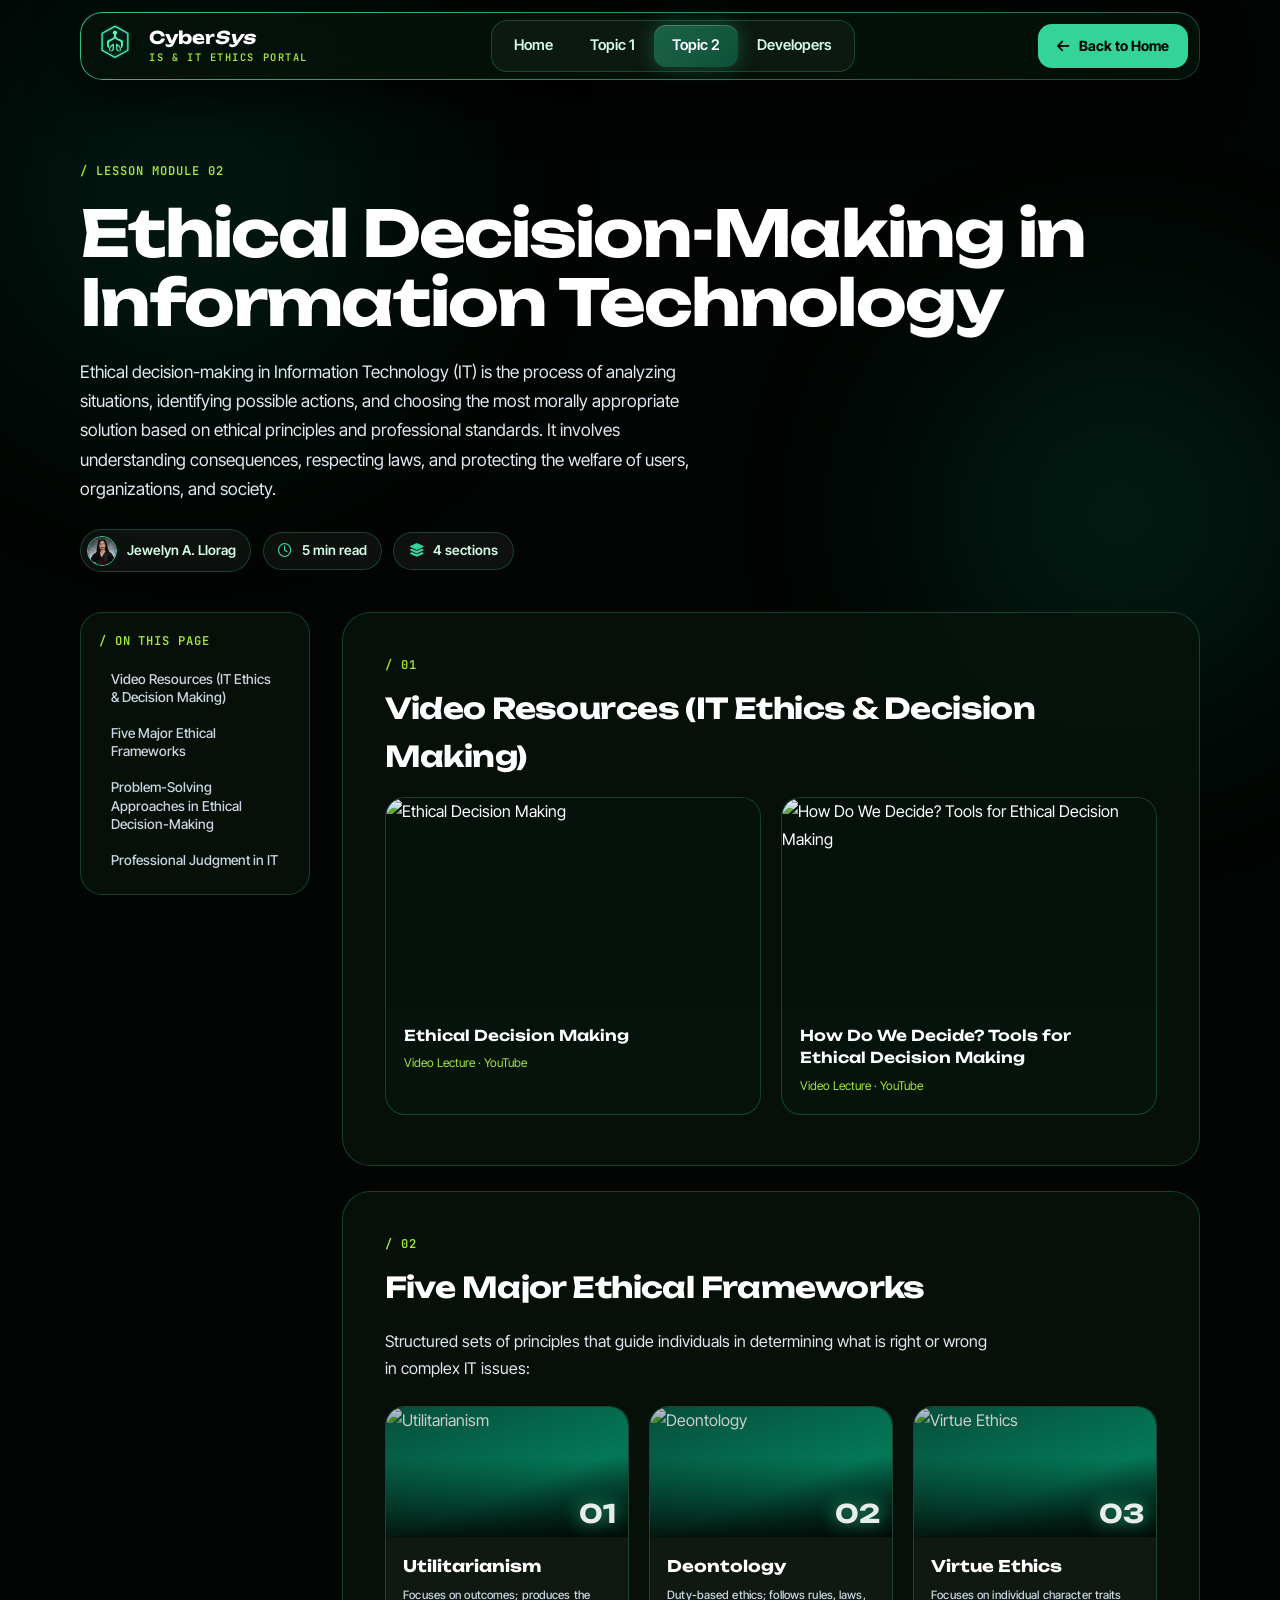
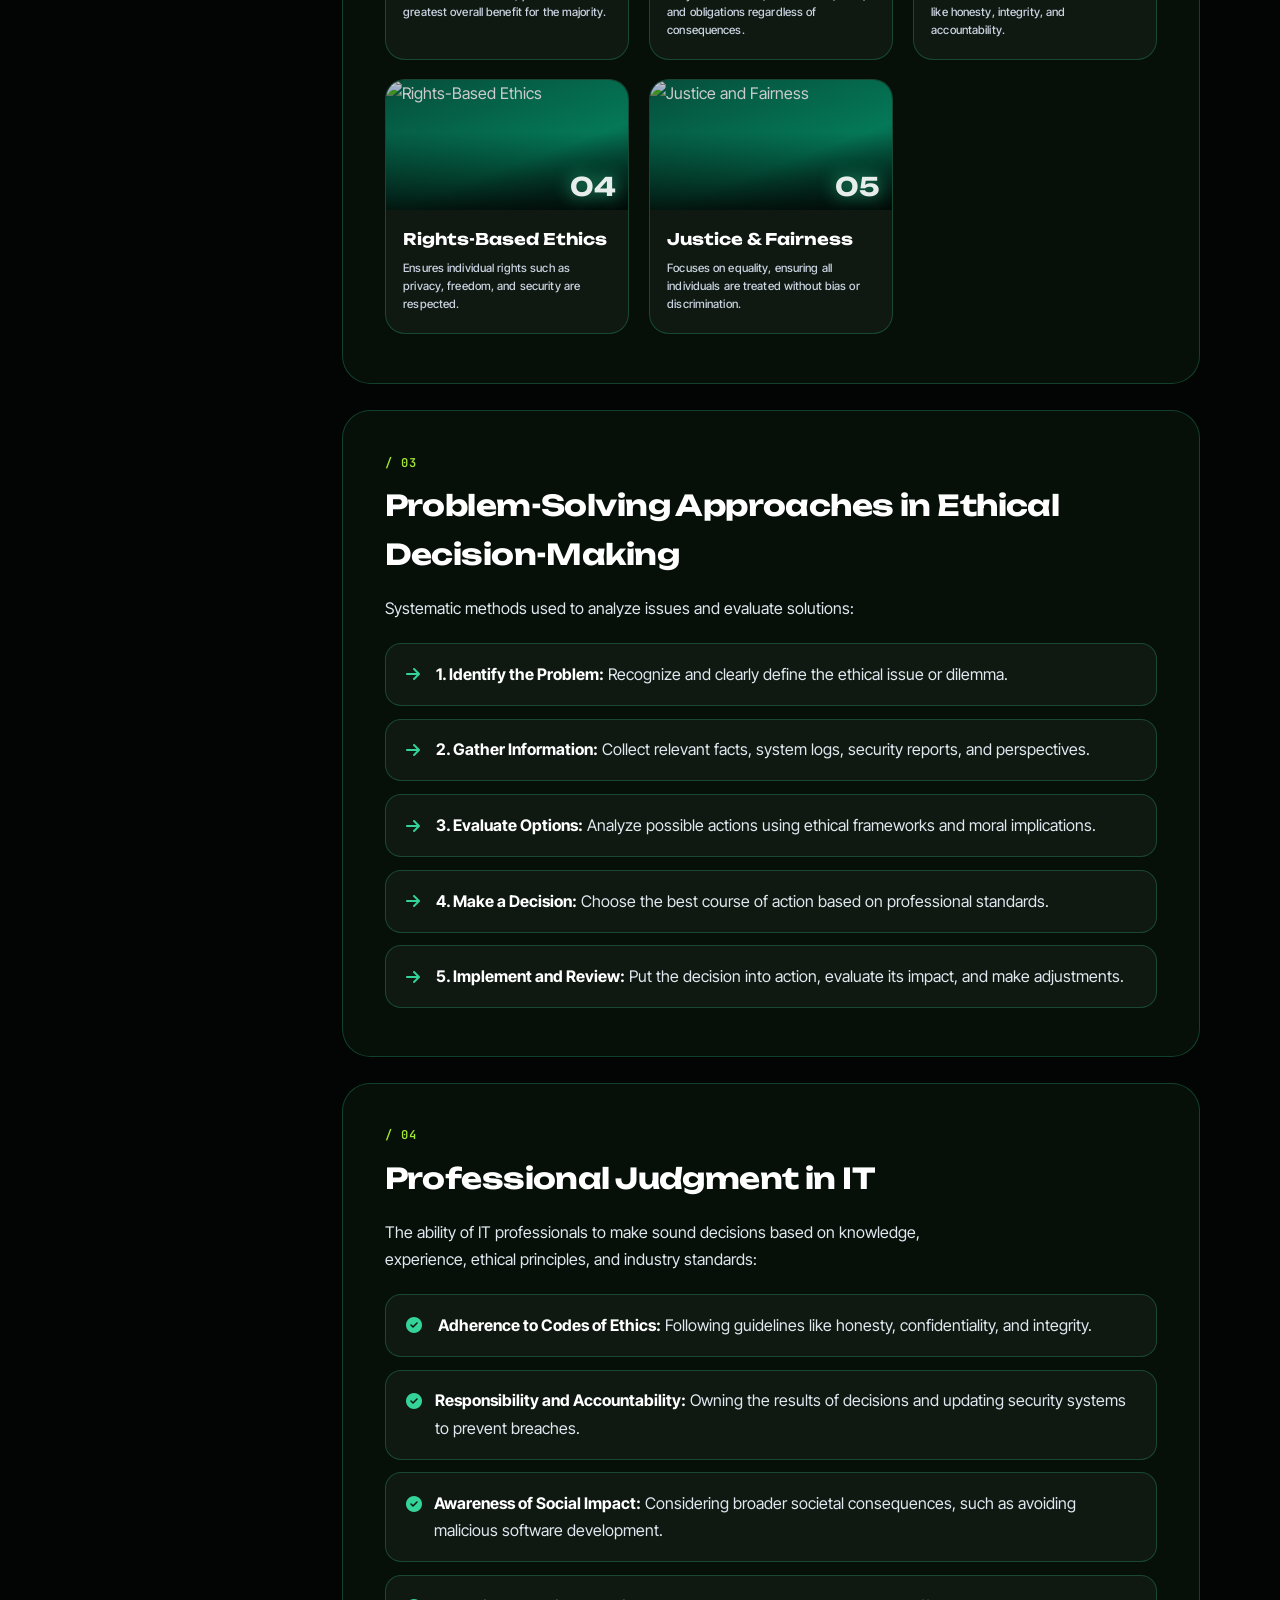
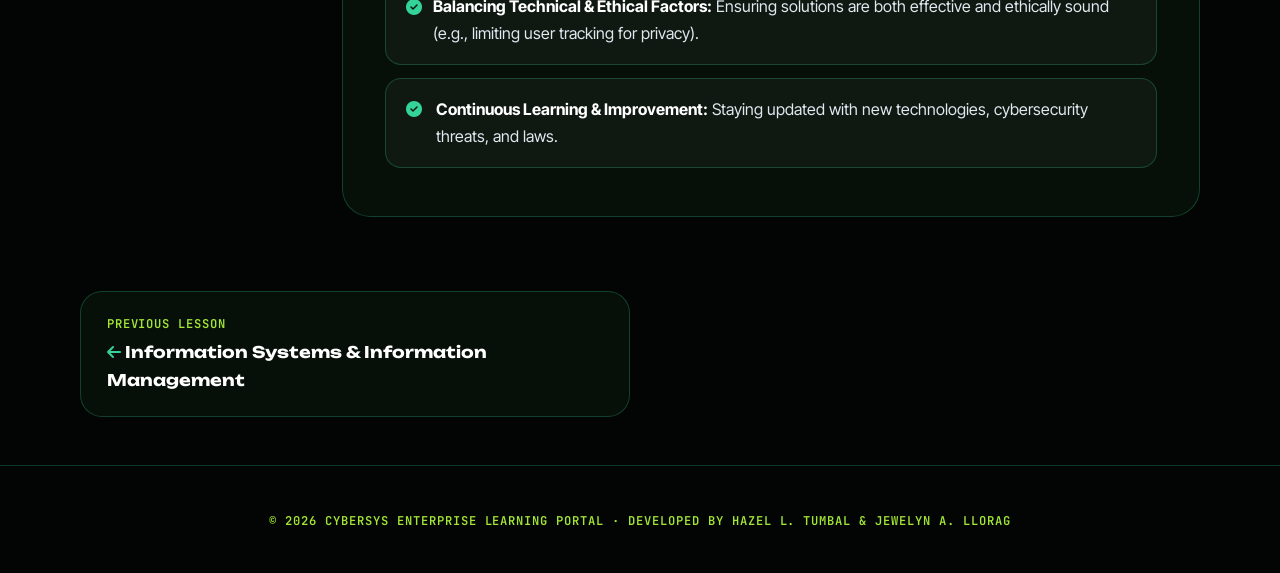
==== topic2.html @ 57023012 "Initial commit for Info It Ethics" ====
<!DOCTYPE html>
<html lang="en">
<head>
<meta charset="UTF-8">
<meta name="viewport" content="width=device-width, initial-scale=1, viewport-fit=cover">
<meta name="theme-color" content="#020503">
<meta name="referrer" content="strict-origin-when-cross-origin">
<link rel="preconnect" href="https://fonts.googleapis.com">
<link rel="preconnect" href="https://fonts.gstatic.com" crossorigin>
<link rel="icon" type="image/svg+xml" href="images/logo.png">
<title>Topic 2: Ethical Decision-Making in Information Technology - CyberSys Portal</title>
<link rel="stylesheet" href="https://cdnjs.cloudflare.com/ajax/libs/font-awesome/6.4.0/css/all.min.css">
<link href="https://fonts.googleapis.com/css2?family=Unbounded:wght@400;600;700&family=Inter+Tight:wght@400;500;600;700&family=JetBrains+Mono:wght@400;500&display=swap" rel="stylesheet">
<link rel="stylesheet" href="assets/lesson.css">
</head>
<body>
<canvas id="fx" aria-hidden="true"></canvas>
<div class="cursor-glow" id="cg" aria-hidden="true"></div><div class="blob b1"></div><div class="blob b2"></div>
<header class="nav" id="nav"><div class="bar">
  <a href="index.html" class="brand" aria-label="CyberSys home"><span class="mark"><img src="images/logo.png" alt="" width="42" height="42"></span><span class="bt"><b>Cyber<em>Sys</em></b><small>IS &amp; IT Ethics Portal</small></span></a>
  <button class="burger" id="burger" aria-label="Open menu" aria-expanded="false" aria-controls="links"><i class="fa-solid fa-bars"></i></button>
  <ul class="links" id="links">
    <li><a href="index.html">Home</a></li><li><a href="topic1.html">Topic 1</a></li><li><a href="topic2.html" class="active">Topic 2</a></li><li><a href="index.html#developers">Developers</a></li>
  </ul>
  <a href="index.html" class="cta"><i class="fa-solid fa-arrow-left"></i> Back to Home</a>
  <span class="prog" aria-hidden="true"><i id="prog"></i></span>
</div></header>
<section class="lhero"><div class="wrap">
  <span class="mono">/ Lesson Module 02</span>
  <h1 id="title">Ethical Decision-Making in Information Technology</h1>
  <p class="lead fu">Ethical decision-making in Information Technology (IT) is the process of analyzing situations, identifying possible actions, and choosing the most morally appropriate solution based on ethical principles and professional standards. It involves understanding consequences, respecting laws, and protecting the welfare of users, organizations, and society.</p>
  <div class="chips fu"><span class="chip"><img src="images/Llorag, Jewelyn A. copy-1@1353484755.jpg" alt="Jewelyn A. Llorag" decoding="async">Jewelyn A. Llorag</span><span class="chip t"><i class="fa-regular fa-clock"></i> 5 min read</span><span class="chip t"><i class="fa-solid fa-layer-group"></i> 4 sections</span></div>
</div></section>
<main class="wrap layout">
  <nav class="toc" aria-label="On this page"><span class="mono">/ On this page</span><a href="#video-resources-it-ethics-amp-decision-making">Video Resources (IT Ethics &amp; Decision Making)</a><a href="#five-major-ethical-frameworks">Five Major Ethical Frameworks</a><a href="#problem-solving-approaches-in-ethical-decision-making">Problem-Solving Approaches in Ethical Decision-Making</a><a href="#professional-judgment-in-it">Professional Judgment in IT</a></nav>
  <div>
<section class="glass sec" id="video-resources-it-ethics-amp-decision-making"><span class="mono">/ 01</span><h2>Video Resources (IT Ethics &amp; Decision Making)</h2>
   

<div class="video-grid">

  <!-- VIDEO 1 -->
  <a
    class="video-card"
    href="https://www.youtube.com/watch?v=n0uwTBrgqxI"
    target="_blank"
    rel="noopener noreferrer">

    <div class="video-thumbnail">
      <img
        src="https://img.youtube.com/vi/n0uwTBrgqxI/hqdefault.jpg"
        alt="Ethical Decision Making"
        loading="lazy">

      <span class="video-play">
        <i class="fa-solid fa-play"></i>
      </span>
    </div>

    <div class="video-info">
      <h3>Ethical Decision Making</h3>
      <p>Video Lecture · YouTube</p>
    </div>

  </a>

  <!-- VIDEO 2 -->
  <a
    class="video-card"
    href="https://www.youtube.com/watch?v=tma1GDcefeQ"
    target="_blank"
    rel="noopener noreferrer">

    <div class="video-thumbnail">
      <img
        src="https://img.youtube.com/vi/tma1GDcefeQ/hqdefault.jpg"
        alt="How Do We Decide? Tools for Ethical Decision Making"
        loading="lazy">

      <span class="video-play">
        <i class="fa-solid fa-play"></i>
      </span>
    </div>

    <div class="video-info">
      <h3>How Do We Decide? Tools for Ethical Decision Making</h3>
      <p>Video Lecture · YouTube</p>
    </div>

  </a>

</div>


    </section>
<section class="glass sec" id="five-major-ethical-frameworks"><span class="mono">/ 02</span><h2>Five Major Ethical Frameworks</h2>
    <p>Structured sets of principles that guide individuals in determining what is right or wrong in complex IT issues:</p>
    
    <div class="showcase">
      <div class="rotate-card">
        <div class="ci"><img src="https://images.unsplash.com/photo-1519389950473-47ba0277781c?w=500&auto=format&fit=crop&q=60" alt="Utilitarianism" loading="lazy"><span class="num">01</span></div><h4>Utilitarianism</h4>
        <p class="mono">Focuses on outcomes; produces the greatest overall benefit for the majority.</p>
      </div>
      <div class="rotate-card">
        <div class="ci"><img src="https://images.unsplash.com/photo-1450133064473-71024230f91b?w=500&auto=format&fit=crop&q=60" alt="Deontology" loading="lazy"><span class="num">02</span></div><h4>Deontology</h4>
        <p class="mono">Duty-based ethics; follows rules, laws, and obligations regardless of consequences.</p>
      </div>
      <div class="rotate-card">
        <div class="ci"><img src="https://images.unsplash.com/photo-1521791136064-7986c2920216?w=500&auto=format&fit=crop&q=60" alt="Virtue Ethics" loading="lazy"><span class="num">03</span></div><h4>Virtue Ethics</h4>
        <p class="mono">Focuses on individual character traits like honesty, integrity, and accountability.</p>
      </div>
      <div class="rotate-card">
        <div class="ci"><img src="https://images.unsplash.com/photo-1589829545856-d10d557cf95f?w=500&auto=format&fit=crop&q=60" alt="Rights-Based Ethics" loading="lazy"><span class="num">04</span></div><h4>Rights-Based Ethics</h4>
        <p class="mono">Ensures individual rights such as privacy, freedom, and security are respected.</p>
      </div>
      <div class="rotate-card">
        <div class="ci"><img src="https://images.unsplash.com/photo-1507679799987-c73779587ccf?w=500&auto=format&fit=crop&q=60" alt="Justice and Fairness" loading="lazy"><span class="num">05</span></div><h4>Justice &amp; Fairness</h4>
        <p class="mono">Focuses on equality, ensuring all individuals are treated without bias or discrimination.</p>
      </div>
    </div>

    </section>
<section class="glass sec" id="problem-solving-approaches-in-ethical-decision-making"><span class="mono">/ 03</span><h2>Problem-Solving Approaches in Ethical Decision-Making</h2>
    <p>Systematic methods used to analyze issues and evaluate solutions:</p>
    <ul class="points">
      <li><i class="fa-solid fa-arrow-right"></i><span><strong>1. Identify the Problem:</strong> Recognize and clearly define the ethical issue or dilemma.</span></li>
      <li><i class="fa-solid fa-arrow-right"></i><span><strong>2. Gather Information:</strong> Collect relevant facts, system logs, security reports, and perspectives.</span></li>
      <li><i class="fa-solid fa-arrow-right"></i><span><strong>3. Evaluate Options:</strong> Analyze possible actions using ethical frameworks and moral implications.</span></li>
      <li><i class="fa-solid fa-arrow-right"></i><span><strong>4. Make a Decision:</strong> Choose the best course of action based on professional standards.</span></li>
      <li><i class="fa-solid fa-arrow-right"></i><span><strong>5. Implement and Review:</strong> Put the decision into action, evaluate its impact, and make adjustments.</span></li>
    </ul>

    </section>
<section class="glass sec" id="professional-judgment-in-it"><span class="mono">/ 04</span><h2>Professional Judgment in IT</h2>
    <p>The ability of IT professionals to make sound decisions based on knowledge, experience, ethical principles, and industry standards:</p>
    <ul class="points">
      <li><i class="fa-solid fa-circle-check"></i><span><strong>Adherence to Codes of Ethics:</strong> Following guidelines like honesty, confidentiality, and integrity.</span></li>
      <li><i class="fa-solid fa-circle-check"></i><span><strong>Responsibility and Accountability:</strong> Owning the results of decisions and updating security systems to prevent breaches.</span></li>
      <li><i class="fa-solid fa-circle-check"></i><span><strong>Awareness of Social Impact:</strong> Considering broader societal consequences, such as avoiding malicious software development.</span></li>
      <li><i class="fa-solid fa-circle-check"></i><span><strong>Balancing Technical &amp; Ethical Factors:</strong> Ensuring solutions are both effective and ethically sound (e.g., limiting user tracking for privacy).</span></li>
      <li><i class="fa-solid fa-circle-check"></i><span><strong>Continuous Learning &amp; Improvement:</strong> Staying updated with new technologies, cybersecurity threats, and laws.</span></li>
    </ul>
  </section>
  </div>
</main>
<div class="wrap pager"><a class="pg prev" href="topic1.html"><span class="mono">Previous lesson</span><b><i class="fa-solid fa-arrow-left"></i> Information Systems &amp; Information Management</b></a><span></span></div>
<footer><span class="mono">© 2026 CyberSys Enterprise Learning Portal · Developed by Hazel L. Tumbal &amp; Jewelyn A. Llorag</span></footer>
<button class="top" id="top" aria-label="Back to top"><i class="fa-solid fa-arrow-up"></i></button>
<script src="assets/lesson.js"></script>
</body>
</html>
---- assets/lesson.css ----
:root{--bg:#020503;--glass:rgba(8,20,13,.75);--glass-2:rgba(255,255,255,.05);--neon:#34d399;--emerald:#10b981;--muted:#a3e635;--line:rgba(52,211,153,.25);
--ease:cubic-bezier(.22,1,.36,1);--spring:cubic-bezier(.34,1.56,.64,1);--display:'Unbounded','Inter Tight',system-ui,sans-serif;--sans:'Inter Tight',system-ui,sans-serif;--mono:'JetBrains Mono',ui-monospace,monospace}
*{margin:0;padding:0;box-sizing:border-box}
html{scroll-behavior:smooth;scroll-padding-top:100px;-webkit-text-size-adjust:100%}
body{background:var(--bg);color:#fff;font-family:var(--sans);line-height:1.7;overflow-x:hidden}
a{color:inherit}:focus-visible{outline:2px solid var(--neon);outline-offset:3px;border-radius:8px}
.wrap{width:min(1120px,100% - 2.5rem);margin-inline:auto}
.mono{font-family:var(--mono);font-size:.76rem;letter-spacing:.08em;text-transform:uppercase;color:var(--muted);font-weight:600}
#fx{position:fixed;inset:0;width:100%;height:100%;z-index:-2;pointer-events:none}
.blob{position:fixed;z-index:-1;pointer-events:none;filter:blur(90px);opacity:.3;will-change:transform;animation:morph 16s ease-in-out infinite alternate}
.b1{width:50vmax;height:50vmax;left:-10vmax;top:-10vmax;background:radial-gradient(circle,#065f46,transparent 70%)}
.b2{width:45vmax;height:45vmax;right:-10vmax;top:25vh;background:radial-gradient(circle,#047857,transparent 70%);animation-delay:-6s}
@keyframes morph{0%{border-radius:40% 60% 50% 50%/40% 50% 60% 50%}100%{border-radius:60% 40% 40% 60%/50% 60% 50% 50%;transform:translate(3vmax,4vmax) rotate(30deg)}}
.cursor-glow{position:fixed;left:0;top:0;width:520px;height:520px;margin:-260px 0 0 -260px;z-index:-1;pointer-events:none;border-radius:50%;background:radial-gradient(circle,rgba(52,211,153,.13),transparent 65%);transform:translate3d(-999px,-999px,0)}
/* nav */
.nav{position:fixed;top:calc(12px + env(safe-area-inset-top,0));left:0;right:0;z-index:1000;transition:transform .6s var(--ease)}
.nav.hide{transform:translateY(-140%)}
.bar{position:relative;width:min(1120px,100% - 1.5rem);margin-inline:auto;height:68px;display:flex;align-items:center;justify-content:space-between;gap:1rem;padding:0 .75rem 0 .9rem;background:rgba(4,18,11,.85);backdrop-filter:blur(24px) saturate(1.8);-webkit-backdrop-filter:blur(24px) saturate(1.8);border-radius:22px;box-shadow:0 20px 50px rgba(0,0,0,.7),inset 0 1px 0 rgba(52,211,153,.2);animation:barIn 1s var(--ease) both;transition:height .45s var(--ease),width .5s var(--ease)}
.nav.scrolled .bar{height:58px;width:min(1000px,100% - 1.5rem)}
@keyframes barIn{from{opacity:0;transform:translateY(-30px) scale(.97)}}
.bar::before{content:"";position:absolute;inset:0;border-radius:inherit;padding:1px;pointer-events:none;background:linear-gradient(120deg,rgba(52,211,153,.9),rgba(255,255,255,.1) 40%,rgba(16,185,129,.9),rgba(255,255,255,.1) 80%,rgba(52,211,153,.9));background-size:300% 100%;animation:edge 8s linear infinite;-webkit-mask:linear-gradient(#000 0 0) content-box,linear-gradient(#000 0 0);-webkit-mask-composite:xor;mask-composite:exclude}
@keyframes edge{to{background-position:300% 0}}
.brand{display:flex;align-items:center;gap:.8rem;text-decoration:none}
.brand i{position:relative;display:grid;place-items:center;width:42px;height:42px;border-radius:14px;background:linear-gradient(135deg,#059669,#10b981);box-shadow:0 0 25px rgba(16,185,129,.6)}
.brand i::after{content:"";position:absolute;inset:-4px;border-radius:17px;border:1px solid rgba(52,211,153,.6);animation:ping 2.8s var(--ease) infinite}
@keyframes ping{0%{opacity:.8;transform:scale(.9)}100%{opacity:0;transform:scale(1.35)}}
.bt{display:grid;line-height:1.1}.bt b{font-family:var(--display);font-size:1.1rem;letter-spacing:-.02em}
.bt small{font:600 .65rem var(--mono);letter-spacing:.15em;text-transform:uppercase;color:var(--muted);margin-top:3px}
.links{display:flex;gap:2px;list-style:none;padding:4px;border-radius:16px;background:rgba(255,255,255,.04);border:1px solid var(--line)}
.links a{display:block;padding:.5rem 1.1rem;border-radius:12px;text-decoration:none;color:#d1fae5;font-size:.92rem;font-weight:600;transition:all .3s var(--ease)}
.links a:hover{color:#fff;background:rgba(52,211,153,.12)}
.links a.active{color:#fff;background:linear-gradient(135deg,rgba(52,211,153,.4),rgba(16,185,129,.35));box-shadow:0 0 20px rgba(52,211,153,.3),inset 0 1px 0 rgba(255,255,255,.2)}
.cta{position:relative;overflow:hidden;display:inline-flex;align-items:center;gap:.6rem;padding:.65rem 1.2rem;border-radius:14px;background:var(--neon);color:#020503;text-decoration:none;font-weight:700;font-size:.88rem;transition:transform .4s var(--ease),box-shadow .3s}
.cta:hover{box-shadow:0 8px 30px rgba(52,211,153,.5)}.cta i{transition:transform .35s var(--ease)}.cta:hover i{transform:translateX(-4px)}
.burger{display:none;width:44px;height:44px;border-radius:14px;border:1px solid var(--line);background:rgba(255,255,255,.05);color:#fff;cursor:pointer}
.prog{position:absolute;left:24px;right:24px;bottom:0;height:2px;overflow:hidden;pointer-events:none}
.prog i{display:block;height:100%;transform-origin:left;transform:scaleX(0);background:linear-gradient(90deg,#059669,#34d399)}
/* hero */
.lhero{padding:calc(68px + 5.5rem) 0 2.5rem}
.lhero h1{font-family:var(--display);font-weight:700;font-size:clamp(2rem,5.2vw,4rem);line-height:1.08;letter-spacing:-.03em;margin:1rem 0 1.2rem;max-width:20ch}
.w{display:inline-block;overflow:hidden;vertical-align:bottom;padding-bottom:.12em;margin-bottom:-.12em}
.w>span{display:inline-block;transform:translateY(115%) rotate(4deg);opacity:0;animation:wUp 1.1s var(--ease) forwards;animation-delay:calc(var(--i)*.07s + .2s)}
@keyframes wUp{to{transform:none;opacity:1}}
.lhero h1 .w:nth-last-child(-n+6)>span{background:linear-gradient(100deg,#fff,#a7f3d0 50%,#34d399);-webkit-background-clip:text;background-clip:text;color:transparent}
.lead{color:#e2e8f0;max-width:62ch;font-size:1.08rem;margin-bottom:1.6rem}
.fu{animation:fadeUp 1.1s var(--ease) both;animation-delay:.6s}
@keyframes fadeUp{from{opacity:0;transform:translateY(24px);filter:blur(6px)}}
.chips{display:flex;flex-wrap:wrap;gap:.7rem;align-items:center}
.chip{display:inline-flex;align-items:center;gap:.6rem;padding:.35rem .9rem .35rem .4rem;border-radius:99px;background:var(--glass-2);border:1px solid var(--line);font-size:.85rem;font-weight:600;color:#d1fae5}
.chip img{width:30px;height:30px;border-radius:50%;object-fit:cover;object-position:50% 15%;border:1px solid var(--neon)}
.chip.t{padding:.4rem .9rem}.chip i{color:var(--neon)}
/* layout */
.layout{display:grid;grid-template-columns:230px 1fr;gap:2rem;align-items:start;padding-bottom:3rem}
.toc{position:sticky;top:96px;display:grid;gap:.2rem;padding:1.1rem;border-radius:22px;background:var(--glass);border:1px solid var(--line);backdrop-filter:blur(20px);-webkit-backdrop-filter:blur(20px)}
.toc .mono{margin-bottom:.5rem}
.toc a{display:block;position:relative;padding:.45rem .8rem;border-radius:10px;text-decoration:none;color:#cbd5e1;font-size:.85rem;font-weight:500;line-height:1.35;transition:all .35s var(--ease)}
.toc a:hover{color:#fff;background:rgba(255,255,255,.05)}
.toc a.on{color:#fff;background:rgba(52,211,153,.14);padding-left:1.1rem}
.toc a.on::before{content:"";position:absolute;left:.45rem;top:50%;width:4px;height:4px;border-radius:50%;background:var(--neon);box-shadow:0 0 8px var(--neon);transform:translateY(-50%)}
.glass{position:relative;background:var(--glass);border:1px solid var(--line);backdrop-filter:blur(24px);-webkit-backdrop-filter:blur(24px);overflow:hidden;border-radius:28px;transition:border-color .5s,box-shadow .5s,opacity 1s var(--ease),transform 1s var(--ease),filter .9s var(--ease)}
.glass::before{content:"";position:absolute;inset:0;pointer-events:none;opacity:0;transition:opacity .3s;background:radial-gradient(450px circle at var(--mx,50%) var(--my,50%),rgba(52,211,153,.14),transparent 65%)}
.glass:hover::before{opacity:1}.glass:hover{border-color:rgba(52,211,153,.45)}
.sec{padding:clamp(1.4rem,3.5vw,2.6rem);margin-bottom:1.6rem}
.sec>.mono{display:block;margin-bottom:.5rem}
.sec h2{font-family:var(--display);font-size:clamp(1.25rem,2.6vw,1.8rem);letter-spacing:-.02em;margin-bottom:1rem}
.sec p{color:#e2e8f0;margin-bottom:1.3rem;max-width:68ch}.sec p strong{color:#fff}
/* cards */
.showcase{display:grid;grid-template-columns:repeat(auto-fit,minmax(min(100%,210px),1fr));gap:1.2rem;margin:1.5rem 0 .5rem;perspective:1100px}
.rotate-card{position:relative;overflow:hidden;border-radius:20px;background:rgba(255,255,255,.04);border:1px solid var(--line);padding:0 0 1.2rem;text-align:left;transform:rotateX(var(--rx,0)) rotateY(var(--ry,0));transition:transform .5s var(--ease),border-color .4s,box-shadow .5s,opacity 1s var(--ease),filter .9s var(--ease)}
.rotate-card.tilting{transition:transform .08s linear,border-color .4s}
.rotate-card:hover{border-color:var(--neon);box-shadow:0 25px 50px rgba(0,0,0,.5),0 0 40px rgba(52,211,153,.14)}
.rotate-card::after{content:"";position:absolute;inset:0;pointer-events:none;opacity:0;transition:opacity .4s;background:radial-gradient(300px circle at var(--gx,50%) var(--gy,30%),rgba(255,255,255,.14),transparent 60%)}
.rotate-card:hover::after{opacity:1}
.ci{position:relative;height:130px;overflow:hidden;background:linear-gradient(160deg,#064e3b,#047857 60%,#022c22)}
.ci img{width:100%;height:100%;object-fit:cover;filter:saturate(1.15) brightness(.8);transition:transform 1.2s var(--ease)}
.rotate-card:hover .ci img{transform:scale(1.12)}
.ci::after{content:"";position:absolute;inset:0;background:linear-gradient(transparent 40%,rgba(2,5,3,.85))}
.num{position:absolute;z-index:2;right:12px;bottom:8px;font:700 1.6rem var(--display);color:rgba(255,255,255,.9);text-shadow:0 0 18px rgba(52,211,153,.8)}
.rotate-card h4{font-family:var(--display);font-size:1rem;margin:1rem 1.1rem .4rem;color:#fff}
.rotate-card p.mono{margin:0 1.1rem;font-size:.72rem!important;line-height:1.55;text-transform:none;letter-spacing:.01em;color:#cbd5e1;font-weight:500;font-family:var(--sans)}
/* list */
.points{list-style:none;display:grid;gap:.8rem;margin-bottom:.4rem;counter-reset:s}
.points li{display:flex;gap:1rem;padding:1.05rem 1.25rem;border-radius:16px;background:rgba(255,255,255,.04);border:1px solid var(--line);color:#e2e8f0;align-items:flex-start;transition:transform .4s var(--ease),border-color .3s,background .3s,opacity 1s var(--ease),filter .9s var(--ease)}
.points li.in:hover{transform:translateX(8px);border-color:var(--neon);background:rgba(52,211,153,.07)}
.points i{color:var(--neon);margin-top:.35rem;font-size:1rem}.points strong{color:#fff}
/* video */
.video-grid{display:grid;grid-template-columns:repeat(auto-fit,minmax(min(100%,300px),1fr));gap:1.3rem;margin:.5rem 0}
.video-wrap{position:relative;aspect-ratio:16/9;border-radius:20px;overflow:hidden;border:1px solid var(--line);background:#000;box-shadow:0 20px 50px rgba(0,0,0,.5);transition:transform .5s var(--ease),border-color .3s}
.video-wrap:hover{transform:translateY(-6px);border-color:var(--neon)}
.video-wrap iframe{position:absolute;inset:0;width:100%;height:100%;border:0}
/* pager */
.pager{display:grid;grid-template-columns:1fr 1fr;gap:1.2rem;margin-bottom:3rem}
.pg{display:flex;flex-direction:column;gap:.3rem;padding:1.4rem 1.6rem;border-radius:22px;text-decoration:none;background:var(--glass);border:1px solid var(--line);transition:transform .5s var(--ease),border-color .3s,box-shadow .4s}
.pg:hover{transform:translateY(-5px);border-color:var(--neon);box-shadow:0 20px 50px rgba(16,185,129,.14)}
.pg b{font-family:var(--display);font-size:1rem}.pg.next{text-align:right;align-items:flex-end}.pg i{color:var(--neon)}
footer{border-top:1px solid var(--line);text-align:center;padding:2.5rem 1.5rem;color:#94a3b8}
.top{position:fixed;right:max(1rem,env(safe-area-inset-right));bottom:max(1rem,env(safe-area-inset-bottom));width:48px;height:48px;border-radius:50%;border:1px solid var(--line);background:rgba(4,18,11,.9);color:var(--neon);cursor:pointer;opacity:0;transform:translateY(20px) scale(.8);pointer-events:none;transition:all .5s var(--spring);z-index:900}
.top.show{opacity:1;transform:none;pointer-events:auto}.top:hover{background:var(--neon);color:#020503}
.rv{opacity:0;transform:translateY(46px) scale(.97);filter:blur(8px);transition-delay:var(--d,0s)}
.rv.in{opacity:1;transform:none;filter:none}
.ripple{position:absolute;border-radius:50%;background:rgba(255,255,255,.35);transform:scale(0);animation:rip .8s ease-out forwards;pointer-events:none}
@keyframes rip{to{transform:scale(2.6);opacity:0}}
@media (max-width:1020px){.cta{display:none}}
@media (max-width:900px){.layout{grid-template-columns:1fr}.toc{position:static;display:flex;overflow-x:auto;gap:.4rem;padding:.7rem;scrollbar-width:none}.toc::-webkit-scrollbar{display:none}.toc .mono{display:none}.toc a{white-space:nowrap;flex:none}}
@media (max-width:860px){.burger{display:grid;place-items:center}.bt small{display:none}
.links{position:absolute;top:calc(100% + 10px);left:0;right:0;flex-direction:column;gap:4px;padding:.8rem;border-radius:20px;background:rgba(3,15,9,.98);opacity:0;visibility:hidden;transform:translateY(-8px);transition:.3s var(--ease)}
.links.open{opacity:1;visibility:visible;transform:none}.links a{padding:1rem}
.links li{opacity:0;transform:translateY(-10px);transition:all .5s var(--ease);transition-delay:calc(var(--i,0)*.05s)}.links.open li{opacity:1;transform:none}}
@media (max-width:560px){.pager{grid-template-columns:1fr}.pg.next{text-align:left;align-items:flex-start}.wrap{width:min(1120px,100% - 1.5rem)}.sec{border-radius:22px}.cursor-glow{display:none}}
@media (hover:none){.rotate-card{transform:none!important}.cursor-glow{display:none}}
@media (prefers-reduced-motion:reduce){*{animation:none!important;transition:none!important;scroll-behavior:auto!important}.rv,.w>span,.fu{opacity:1!important;transform:none!important;filter:none!important}}
/* scroll/overflow fix */
html{overflow-x:clip}
body{overflow-x:clip;min-height:100%}
.layout>*{min-width:0}
.toc{max-width:100%}
.sec,.showcase,.points li>*{min-width:0}
.points li span,.points li div{min-width:0;overflow-wrap:anywhere}

.video-wrap {
  position: relative;
  display: block;
  width: 100%;
  aspect-ratio: 16 / 9;
  overflow: hidden;
  border-radius: 20px;
  background: #0a1711;
  border: 1px solid rgba(34, 197, 94, 0.25);
  text-decoration: none;
}

.video-wrap img {
  display: block;
  width: 100%;
  height: 100%;
  object-fit: cover;
  transition: transform 0.3s ease;
}

.video-wrap:hover img {
  transform: scale(1.04);
}

.video-play {
  position: absolute;
  inset: 0;
  display: flex;
  align-items: center;
  justify-content: center;
  gap: 10px;
  background: rgba(0, 0, 0, 0.25);
  color: white;
  font-weight: 700;
  opacity: 0;
  transition: opacity 0.3s ease;
}

.video-wrap:hover .video-play,
.video-wrap:focus-visible .video-play {
  opacity: 1;
}

.video-play i {
  color: #ff3030;
  font-size: 28px;
}

@media (hover: none) {
  .video-play {
    opacity: 1;
    background: linear-gradient(
      transparent 40%,
      rgba(0, 0, 0, 0.75)
    );
    align-items: flex-end;
    padding-bottom: 16px;
  }
}


/* YouTube thumbnail cards — CyberSys theme */
.video-card {
  display: block;
  min-width: 0;
  overflow: hidden;
  color: #fff;
  text-decoration: none;
  background: rgba(8, 20, 13, 0.85);
  border: 1px solid var(--line);
  border-radius: 20px;
  transition: transform 0.35s var(--ease),
              border-color 0.35s ease,
              box-shadow 0.35s ease;
}

.video-card:hover {
  transform: translateY(-5px);
  border-color: var(--neon);
  box-shadow: 0 18px 40px rgba(0, 0, 0, 0.35),
              0 0 22px rgba(52, 211, 153, 0.08);
}

.video-thumbnail {
  position: relative;
  width: 100%;
  aspect-ratio: 16 / 9;
  overflow: hidden;
  background: #07110b;
}

.video-thumbnail img {
  display: block;
  width: 100%;
  height: 100%;
  object-fit: cover;
  transition: transform 0.4s ease;
}

.video-card:hover .video-thumbnail img {
  transform: scale(1.04);
}

.video-play {
  position: absolute;
  inset: 0;
  display: flex;
  align-items: center;
  justify-content: center;
  background: rgba(0, 0, 0, 0.12);
}

.video-play i {
  display: grid;
  place-items: center;
  width: 58px;
  height: 42px;
  border-radius: 12px;
  background: #ff0033;
  color: white;
  font-size: 24px;
  transition: background 0.3s ease,
              transform 0.3s ease;
}

.video-card:hover .video-play i {
  background: #cc0029;
  transform: scale(1.08);
}

.video-info {
  padding: 16px 18px 18px;
}

.video-info h3 {
  margin: 0 0 6px;
  color: #fff;
  font-family: var(--display);
  font-size: 15px;
  font-weight: 600;
  line-height: 1.5;
}

.video-info p {
  margin: 0;
  color: var(--muted);
  font-family: var(--sans);
  font-size: 12px;
}

@media (max-width: 768px) {
  .video-grid {
    grid-template-columns: 1fr;
  }
}

/* ======================================
   TOPIC 2 — VIDEO RESOURCES
   Independent styles; Topic 1 unaffected
====================================== */

.t2-video-grid {
  display: grid;
  grid-template-columns: repeat(2, minmax(0, 1fr));
  gap: 24px;
  margin-top: 24px;
  width: 100%;
}

.t2-video-card {
  min-width: 0;
  overflow: hidden;
  background: rgba(255, 255, 255, 0.035);
  border: 1px solid rgba(255, 255, 255, 0.12);
  border-radius: 18px;
  transition: border-color 0.25s ease,
              transform 0.25s ease;
}

.t2-video-card:hover {
  transform: translateY(-4px);
  border-color: #22c55e;
}

.t2-video-player {
  position: relative;
  width: 100%;
  aspect-ratio: 16 / 9;
  overflow: hidden;
  background: #000;
}

.t2-video-player iframe {
  position: absolute;
  inset: 0;
  display: block;
  width: 100%;
  height: 100%;
  border: 0;
}

.t2-video-info {
  padding: 18px;
}

.t2-video-info h3 {
  margin: 0 0 8px;
  color: #fff;
  font-size: 16px;
  line-height: 1.5;
}

.t2-video-info p {
  margin: 0;
  color: #9ca3af;
  font-size: 13px;
}

/* Topic 2 video mobile layout */
@media (max-width: 700px) {
  .t2-video-grid {
    grid-template-columns: minmax(0, 1fr);
    gap: 18px;
  }

  .t2-video-info {
    padding: 15px;
  }
}
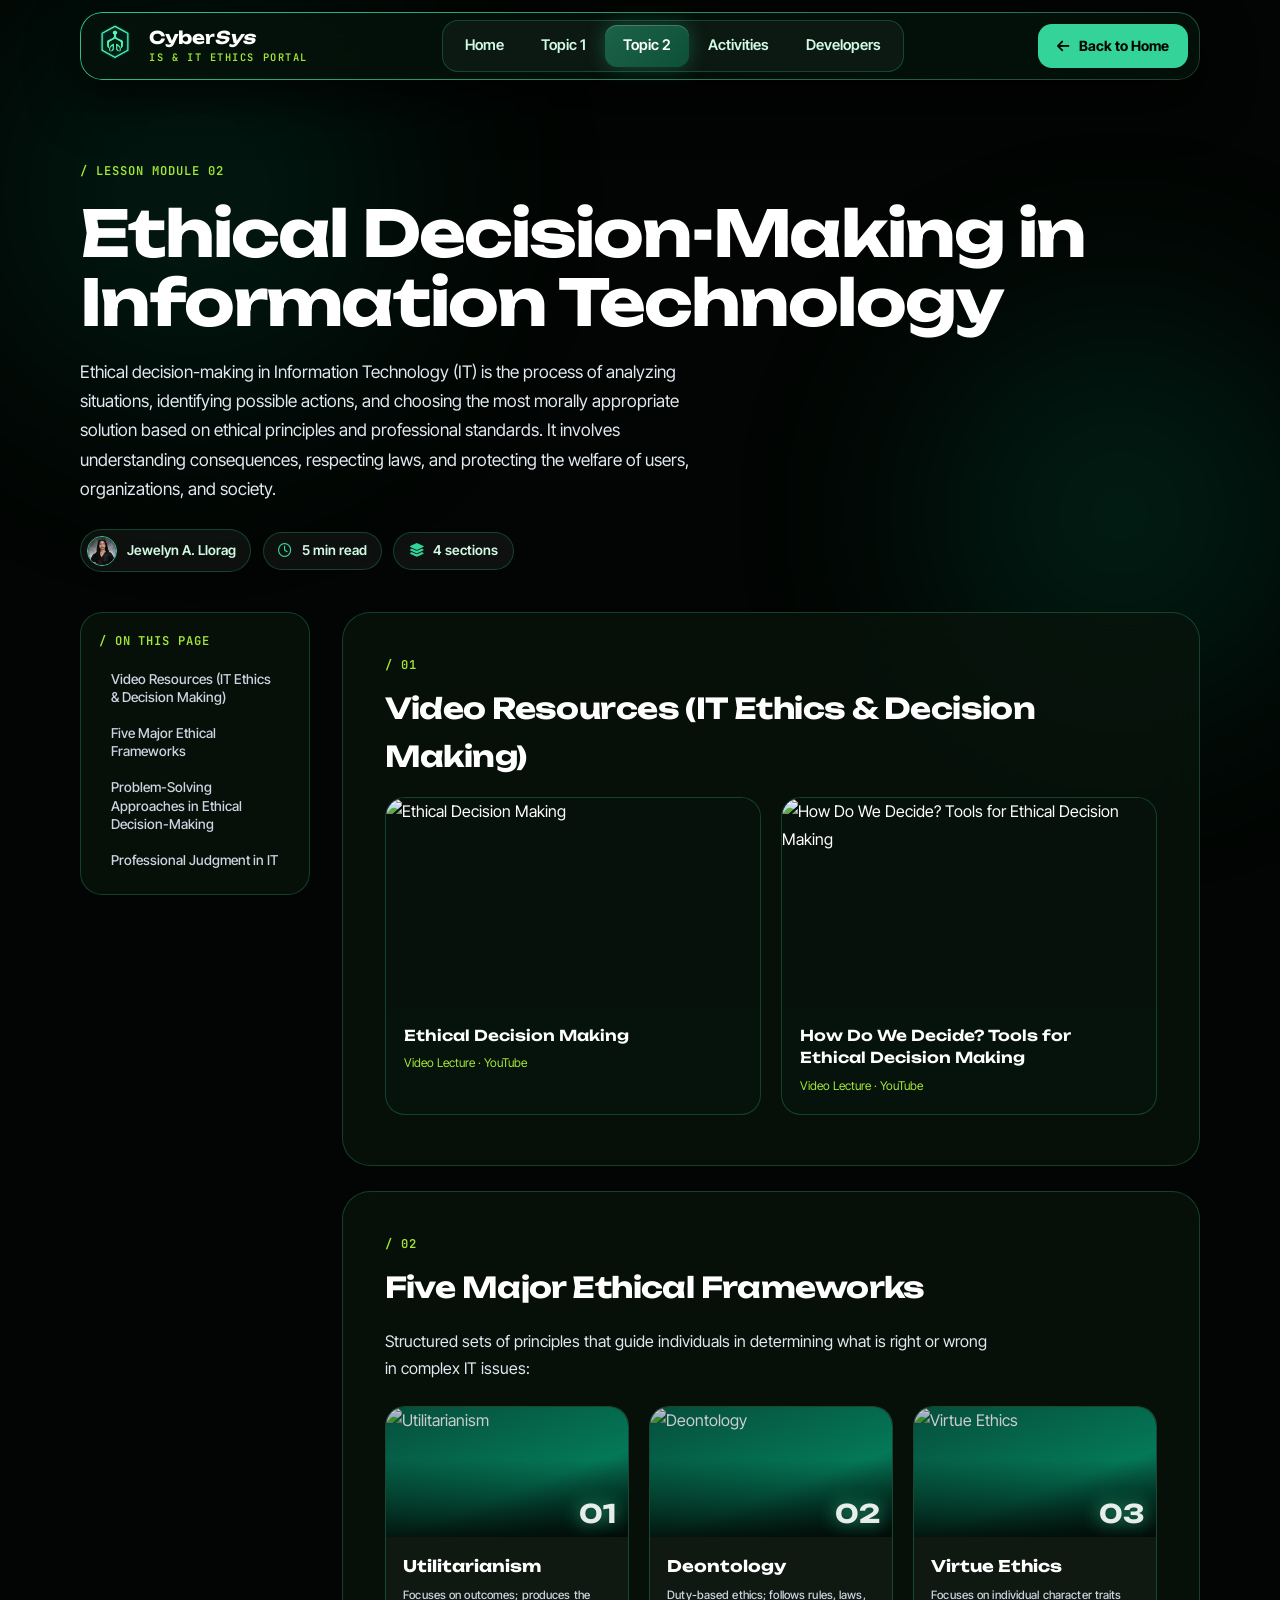
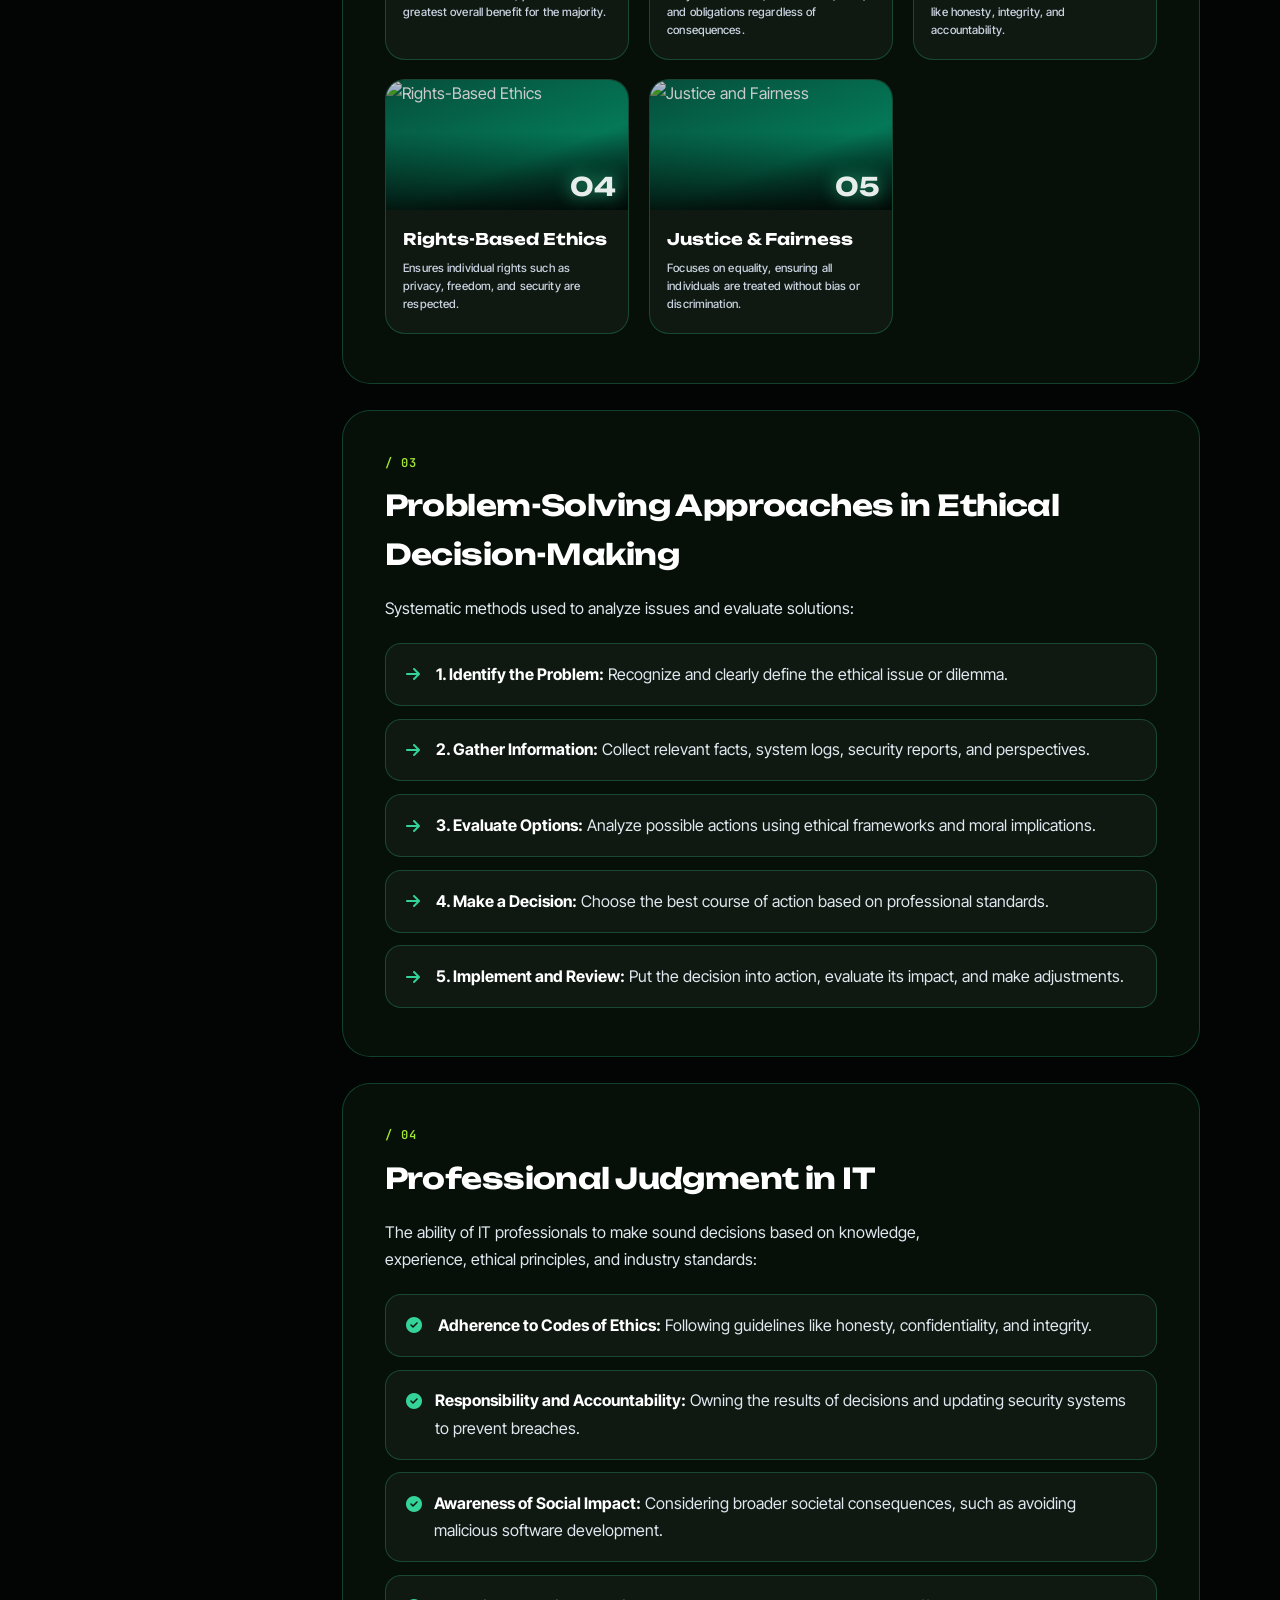
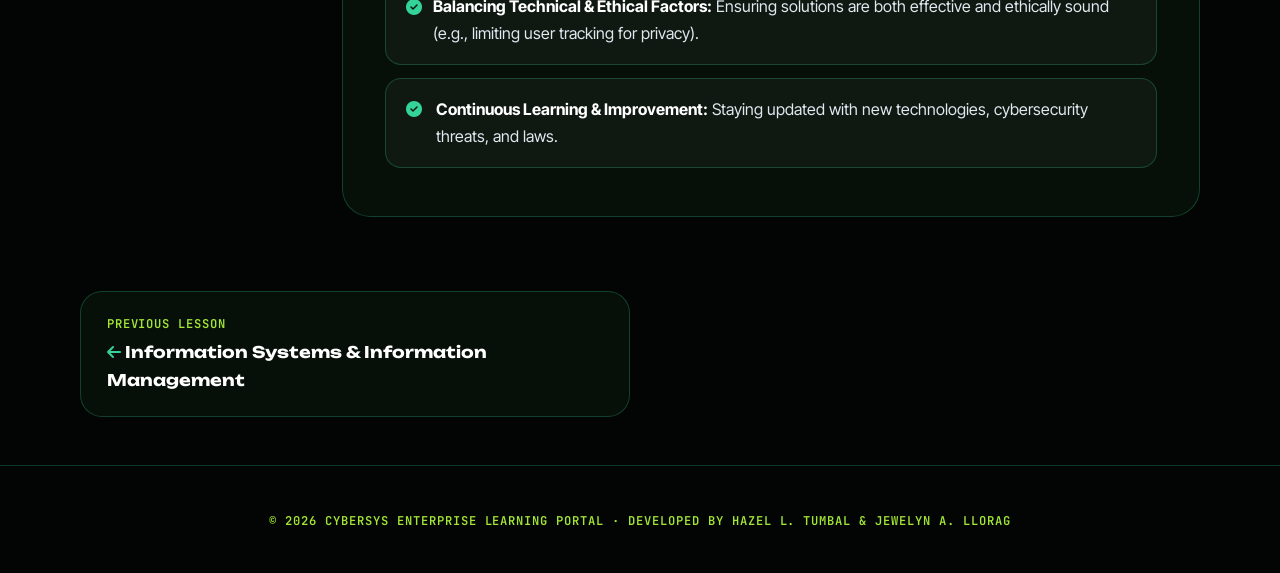
==== commit 46cf6b0a: "dfvsc" ====
--- a/topic2.html
+++ b/topic2.html
@@ -20,7 +20,11 @@
   <a href="index.html" class="brand" aria-label="CyberSys home"><span class="mark"><img src="images/logo.png" alt="" width="42" height="42"></span><span class="bt"><b>Cyber<em>Sys</em></b><small>IS &amp; IT Ethics Portal</small></span></a>
   <button class="burger" id="burger" aria-label="Open menu" aria-expanded="false" aria-controls="links"><i class="fa-solid fa-bars"></i></button>
   <ul class="links" id="links">
-    <li><a href="index.html">Home</a></li><li><a href="topic1.html">Topic 1</a></li><li><a href="topic2.html" class="active">Topic 2</a></li><li><a href="index.html#developers">Developers</a></li>
+    <li><a href="index.html">Home</a></li>
+    <li><a href="topic1.html">Topic 1</a></li>
+    <li><a href="topic2.html" class="active">Topic 2</a></li>
+    <li><a href="#quizzes">Activities</a></li>
+    <li><a href="index.html#developers">Developers</a></li>
   </ul>
   <a href="index.html" class="cta"><i class="fa-solid fa-arrow-left"></i> Back to Home</a>
   <span class="prog" aria-hidden="true"><i id="prog"></i></span>
